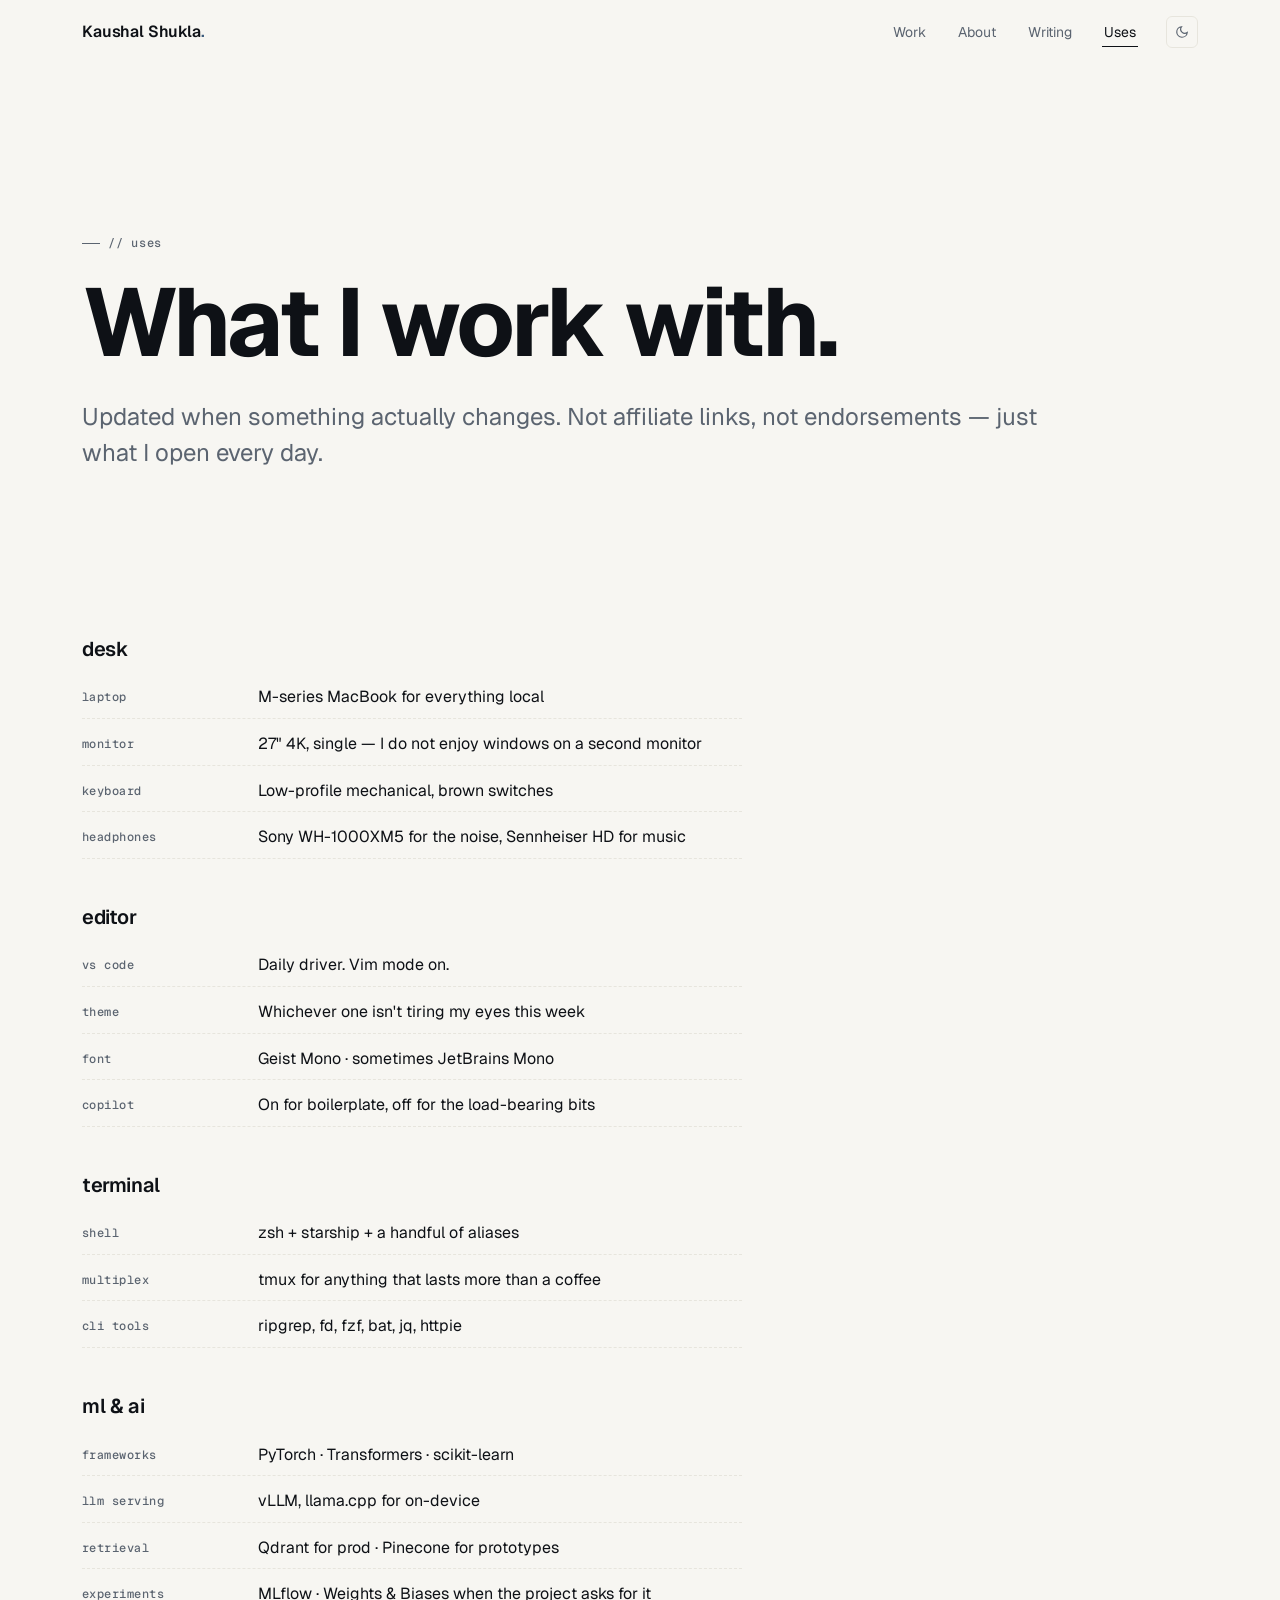
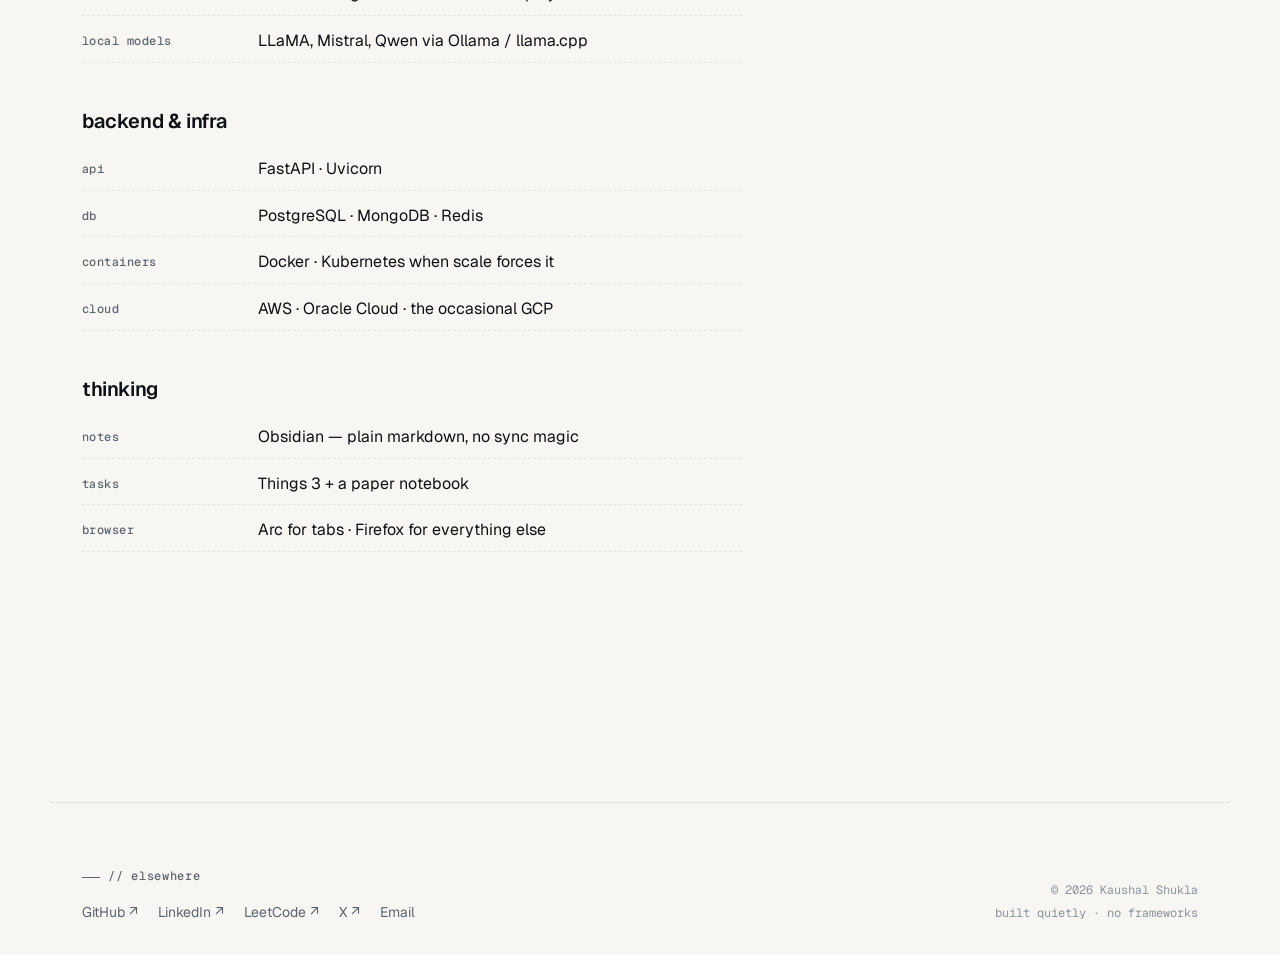
==== uses/index.html @ 333d5114 "Add new project pages for employee churn predictor, enterprise RAG, smart voicemail with LLM, and au" ====
<!doctype html>
<html lang="en" data-theme="light">
<head>
  <meta charset="utf-8">
  <meta name="viewport" content="width=device-width, initial-scale=1">
  <title>Uses — Kaushal Shukla</title>
  <meta name="description" content="The tools, hardware and services I use day-to-day for ML engineering.">
  <meta name="theme-color" content="#f7f6f2">
  <link rel="icon" href="data:image/svg+xml,%3Csvg xmlns='http://www.w3.org/2000/svg' viewBox='0 0 32 32'%3E%3Crect width='32' height='32' rx='6' fill='%230e1116'/%3E%3Ctext x='50%25' y='56%25' dominant-baseline='middle' text-anchor='middle' font-family='ui-monospace,Menlo,monospace' font-size='14' font-weight='600' fill='%23f7f6f2'%3Eks%3C/text%3E%3C/svg%3E">
  <link rel="preconnect" href="https://fonts.googleapis.com">
  <link rel="preconnect" href="https://fonts.gstatic.com" crossorigin>
  <link href="https://fonts.googleapis.com/css2?family=Geist:wght@400;500;600;700&family=Geist+Mono:wght@400;500&display=swap" rel="stylesheet">
  <link rel="stylesheet" href="/css/base.css">
  <link rel="stylesheet" href="/css/site.css">
</head>
<body>
  <header class="site-header">
    <div class="wrap site-header__inner">
      <a class="wordmark" href="/">Kaushal Shukla<span class="dot">.</span></a>
      <nav class="nav" aria-label="Primary">
        <a href="/work/">Work</a>
        <a href="/about/">About</a>
        <a href="/writing/">Writing</a>
        <a href="/uses/" aria-current="page">Uses</a>
        <button class="theme-toggle" type="button" aria-label="Toggle theme">
          <svg class="icon-moon" viewBox="0 0 24 24" fill="none" stroke="currentColor" stroke-width="2"><path d="M21 12.79A9 9 0 1 1 11.21 3 7 7 0 0 0 21 12.79z"/></svg>
          <svg class="icon-sun" viewBox="0 0 24 24" fill="none" stroke="currentColor" stroke-width="2"><circle cx="12" cy="12" r="4"/><path d="M12 2v2M12 20v2M4.93 4.93l1.41 1.41M17.66 17.66l1.41 1.41M2 12h2M20 12h2M4.93 19.07l1.41-1.41M17.66 6.34l1.41-1.41"/></svg>
        </button>
      </nav>
    </div>
  </header>

  <main>
    <section class="hero wrap">
      <p class="eyebrow reveal">// uses</p>
      <h1 class="reveal" style="margin-top:18px">What I work with.</h1>
      <p class="hero__lede reveal">
        Updated when something actually changes. Not affiliate links, not endorsements — just what I open every day.
      </p>
    </section>

    <section class="section-narrow wrap">
      <div class="uses reveal">

        <div class="uses__group">
          <h3>desk</h3>
          <ul class="uses__list">
            <li><strong>laptop</strong><span>M-series MacBook for everything local</span></li>
            <li><strong>monitor</strong><span>27" 4K, single — I do not enjoy windows on a second monitor</span></li>
            <li><strong>keyboard</strong><span>Low-profile mechanical, brown switches</span></li>
            <li><strong>headphones</strong><span>Sony WH-1000XM5 for the noise, Sennheiser HD for music</span></li>
          </ul>
        </div>

        <div class="uses__group">
          <h3>editor</h3>
          <ul class="uses__list">
            <li><strong>vs code</strong><span>Daily driver. Vim mode on.</span></li>
            <li><strong>theme</strong><span>Whichever one isn't tiring my eyes this week</span></li>
            <li><strong>font</strong><span>Geist Mono · sometimes JetBrains Mono</span></li>
            <li><strong>copilot</strong><span>On for boilerplate, off for the load-bearing bits</span></li>
          </ul>
        </div>

        <div class="uses__group">
          <h3>terminal</h3>
          <ul class="uses__list">
            <li><strong>shell</strong><span>zsh + starship + a handful of aliases</span></li>
            <li><strong>multiplex</strong><span>tmux for anything that lasts more than a coffee</span></li>
            <li><strong>cli tools</strong><span>ripgrep, fd, fzf, bat, jq, httpie</span></li>
          </ul>
        </div>

        <div class="uses__group">
          <h3>ml &amp; ai</h3>
          <ul class="uses__list">
            <li><strong>frameworks</strong><span>PyTorch · Transformers · scikit-learn</span></li>
            <li><strong>llm serving</strong><span>vLLM, llama.cpp for on-device</span></li>
            <li><strong>retrieval</strong><span>Qdrant for prod · Pinecone for prototypes</span></li>
            <li><strong>experiments</strong><span>MLflow · Weights &amp; Biases when the project asks for it</span></li>
            <li><strong>local models</strong><span>LLaMA, Mistral, Qwen via Ollama / llama.cpp</span></li>
          </ul>
        </div>

        <div class="uses__group">
          <h3>backend &amp; infra</h3>
          <ul class="uses__list">
            <li><strong>api</strong><span>FastAPI · Uvicorn</span></li>
            <li><strong>db</strong><span>PostgreSQL · MongoDB · Redis</span></li>
            <li><strong>containers</strong><span>Docker · Kubernetes when scale forces it</span></li>
            <li><strong>cloud</strong><span>AWS · Oracle Cloud · the occasional GCP</span></li>
          </ul>
        </div>

        <div class="uses__group">
          <h3>thinking</h3>
          <ul class="uses__list">
            <li><strong>notes</strong><span>Obsidian — plain markdown, no sync magic</span></li>
            <li><strong>tasks</strong><span>Things 3 + a paper notebook</span></li>
            <li><strong>browser</strong><span>Arc for tabs · Firefox for everything else</span></li>
          </ul>
        </div>

      </div>
    </section>
  </main>

  <footer class="site-footer wrap">
    <div class="site-footer__inner">
      <div>
        <p class="eyebrow" style="margin-bottom:14px">// elsewhere</p>
        <div class="links">
          <a href="https://github.com/kaushvl" rel="me noopener" target="_blank">GitHub ↗</a>
          <a href="https://www.linkedin.com/in/kshl/" rel="me noopener" target="_blank">LinkedIn ↗</a>
          <a href="https://leetcode.com/kaushvl" rel="me noopener" target="_blank">LeetCode ↗</a>
          <a href="https://twitter.com/kaushvl" rel="me noopener" target="_blank">X ↗</a>
          <a href="mailto:kaushal-shukla@outlook.com">Email</a>
        </div>
      </div>
      <div class="meta">
        <div>© <span data-year>2026</span> Kaushal Shukla</div>
        <div style="margin-top:4px">built quietly · no frameworks</div>
      </div>
    </div>
  </footer>

  <script src="/js/site.js" defer></script>
</body>
</html>
---- css/base.css ----
/* base.css — reset, tokens, typography
   Engineer-editorial-brutalist portfolio. Light primary, dark via [data-theme="dark"]. */

/* ---------- Reset ---------- */
*, *::before, *::after { box-sizing: border-box; }
* { margin: 0; }
html, body { height: 100%; }
html { -webkit-text-size-adjust: 100%; text-size-adjust: 100%; }
body { line-height: 1.6; -webkit-font-smoothing: antialiased; -moz-osx-font-smoothing: grayscale; }
img, picture, svg, video { display: block; max-width: 100%; }
input, button, textarea, select { font: inherit; color: inherit; }
button { background: none; border: 0; padding: 0; cursor: pointer; }
a { color: inherit; text-decoration: none; }
ul, ol { padding: 0; list-style: none; }
hr { border: 0; border-top: 1px solid var(--rule); }
:focus-visible { outline: 2px solid var(--accent); outline-offset: 3px; border-radius: 2px; }
::selection { background: var(--accent); color: var(--bg); }

/* ---------- Tokens ---------- */
:root {
  /* Light (default) */
  --bg: #f7f6f2;
  --surface: #ffffff;
  --ink: #0e1116;
  --muted: #5b6470;
  --soft: #8a93a0;
  --rule: #e7e5dd;
  --accent: #3a5a7c;
  --accent-soft: #dde6ef;

  /* Type */
  --font-sans: "Geist", "Inter", ui-sans-serif, system-ui, -apple-system, "Segoe UI", Roboto, sans-serif;
  --font-mono: "Geist Mono", "JetBrains Mono", ui-monospace, SFMono-Regular, Menlo, Consolas, monospace;

  /* Scale (1.250 — major third) */
  --fs-12: 0.75rem;
  --fs-14: 0.875rem;
  --fs-16: 1rem;
  --fs-17: 1.0625rem;
  --fs-18: 1.125rem;
  --fs-20: 1.25rem;
  --fs-24: 1.5rem;
  --fs-32: 2rem;
  --fs-40: 2.5rem;
  --fs-56: 3.5rem;
  --fs-72: 4.5rem;
  --fs-96: 6rem;

  /* Layout */
  --max: 1180px;
  --gutter: clamp(20px, 4vw, 32px);
  --section-y: clamp(72px, 12vw, 160px);

  /* Motion */
  --ease: cubic-bezier(0.22, 1, 0.36, 1);
  --dur: 320ms;

  color-scheme: light;
}

[data-theme="dark"] {
  --bg: #0e1116;
  --surface: #161a20;
  --ink: #e9e6df;
  --muted: #8b95a3;
  --soft: #5b6470;
  --rule: #222831;
  --accent: #8aa9c8;
  --accent-soft: #1a2330;
  color-scheme: dark;
}

@media (prefers-reduced-motion: reduce) {
  *, *::before, *::after {
    animation-duration: 0.01ms !important;
    animation-iteration-count: 1 !important;
    transition-duration: 0.01ms !important;
    scroll-behavior: auto !important;
  }
}

/* ---------- Fonts ---------- */
/* Geist + Geist Mono are loaded via <link> in each page <head>. */

/* ---------- Base typography ---------- */
body {
  font-family: var(--font-sans);
  font-size: var(--fs-17);
  font-feature-settings: "ss01", "cv11", "tnum" off;
  color: var(--ink);
  background: var(--bg);
  text-rendering: optimizeLegibility;
  transition: background-color var(--dur) var(--ease), color var(--dur) var(--ease);
}

h1, h2, h3, h4 {
  font-family: var(--font-sans);
  font-weight: 600;
  letter-spacing: -0.02em;
  line-height: 1.08;
  color: var(--ink);
  text-wrap: balance;
}
h1 { font-size: clamp(var(--fs-40), 8vw, var(--fs-96)); font-weight: 700; letter-spacing: -0.035em; }
h2 { font-size: clamp(var(--fs-32), 4.5vw, var(--fs-56)); letter-spacing: -0.028em; }
h3 { font-size: clamp(var(--fs-20), 2.4vw, var(--fs-32)); }
h4 { font-size: var(--fs-20); font-weight: 500; }

p { color: var(--ink); text-wrap: pretty; }
p + p { margin-top: 1em; }

a {
  color: var(--ink);
  text-decoration: underline;
  text-decoration-color: var(--rule);
  text-decoration-thickness: 1px;
  text-underline-offset: 4px;
  transition: text-decoration-color var(--dur) var(--ease), color var(--dur) var(--ease);
}
a:hover { text-decoration-color: var(--accent); color: var(--accent); }

code, pre, kbd, samp {
  font-family: var(--font-mono);
  font-size: 0.92em;
  font-feature-settings: "ss01", "tnum";
}

/* tabular numerals where it matters */
.tnum { font-variant-numeric: tabular-nums; }

/* ---------- Eyebrow + dividers ---------- */
.eyebrow {
  display: inline-flex;
  align-items: center;
  gap: 8px;
  font-family: var(--font-mono);
  font-size: var(--fs-12);
  font-weight: 500;
  color: var(--muted);
  letter-spacing: 0.06em;
  text-transform: lowercase;
}
.eyebrow::before {
  content: "";
  width: 18px;
  height: 1px;
  background: var(--muted);
}

.rule { height: 1px; background: var(--rule); border: 0; }
.rule-dashed { height: 1px; background-image: linear-gradient(to right, var(--rule) 50%, transparent 0); background-size: 8px 1px; background-repeat: repeat-x; }
---- css/site.css ----
/* site.css — layout, header/footer, components, page-specific blocks */

/* ---------- Layout ---------- */
.wrap {
  max-width: var(--max);
  margin-inline: auto;
  padding-inline: var(--gutter);
}

.section {
  padding-block: var(--section-y);
  position: relative;
}
.section + .section { border-top: 1px solid var(--rule); }
.section-narrow { padding-block: clamp(48px, 8vw, 96px); }

.stack-1 > * + * { margin-top: 8px; }
.stack-2 > * + * { margin-top: 16px; }
.stack-3 > * + * { margin-top: 24px; }
.stack-4 > * + * { margin-top: 32px; }
.stack-6 > * + * { margin-top: 48px; }
.stack-8 > * + * { margin-top: 64px; }

/* ---------- Header ---------- */
.site-header {
  position: sticky;
  top: 0;
  z-index: 50;
  background: color-mix(in srgb, var(--bg) 85%, transparent);
  backdrop-filter: saturate(140%) blur(10px);
  -webkit-backdrop-filter: saturate(140%) blur(10px);
  border-bottom: 1px solid transparent;
  transition: border-color var(--dur) var(--ease);
}
.site-header.is-scrolled { border-bottom-color: var(--rule); }
.site-header__inner {
  display: flex;
  align-items: center;
  justify-content: space-between;
  gap: 16px;
  height: 64px;
}
.wordmark {
  font-family: var(--font-sans);
  font-weight: 600;
  font-size: var(--fs-16);
  letter-spacing: -0.01em;
  color: var(--ink);
  text-decoration: none;
}
.wordmark .dot { color: var(--accent); }
.nav { display: flex; align-items: center; gap: clamp(12px, 2.5vw, 28px); }
.nav a {
  font-size: var(--fs-14);
  color: var(--muted);
  text-decoration: none;
  padding: 6px 2px;
  position: relative;
  transition: color var(--dur) var(--ease);
}
.nav a::after {
  content: "";
  position: absolute;
  left: 0; right: 100%;
  bottom: 2px;
  height: 1px;
  background: var(--ink);
  transition: right var(--dur) var(--ease);
}
.nav a:hover, .nav a[aria-current="page"] { color: var(--ink); }
.nav a:hover::after, .nav a[aria-current="page"]::after { right: 0; }

.theme-toggle {
  width: 32px; height: 32px;
  display: inline-grid; place-items: center;
  border: 1px solid var(--rule);
  border-radius: 6px;
  color: var(--muted);
  transition: color var(--dur) var(--ease), border-color var(--dur) var(--ease), background-color var(--dur) var(--ease);
}
.theme-toggle:hover { color: var(--ink); border-color: var(--ink); }
.theme-toggle svg { width: 14px; height: 14px; }
.theme-toggle .icon-sun { display: none; }
[data-theme="dark"] .theme-toggle .icon-sun { display: block; }
[data-theme="dark"] .theme-toggle .icon-moon { display: none; }

/* ---------- Footer ---------- */
.site-footer {
  border-top: 1px solid var(--rule);
  padding-block: 56px 32px;
  margin-top: var(--section-y);
}
.site-footer__inner {
  display: grid;
  grid-template-columns: 1fr auto;
  gap: 32px 64px;
  align-items: end;
}
.site-footer .links { display: flex; gap: 20px; flex-wrap: wrap; }
.site-footer .links a { color: var(--muted); font-size: var(--fs-14); text-decoration: none; }
.site-footer .links a:hover { color: var(--ink); }
.site-footer .meta { font-family: var(--font-mono); font-size: var(--fs-12); color: var(--soft); text-align: right; }
@media (max-width: 600px) {
  .site-footer__inner { grid-template-columns: 1fr; }
  .site-footer .meta { text-align: left; }
}

/* ---------- Buttons / chips ---------- */
.btn {
  display: inline-flex;
  align-items: center;
  gap: 10px;
  padding: 12px 18px;
  border: 1px solid var(--ink);
  border-radius: 4px;
  font-size: var(--fs-14);
  font-weight: 500;
  color: var(--ink);
  background: transparent;
  text-decoration: none;
  transition: background-color var(--dur) var(--ease), color var(--dur) var(--ease), transform var(--dur) var(--ease);
}
.btn:hover { background: var(--ink); color: var(--bg); }
.btn--ghost { border-color: var(--rule); color: var(--muted); }
.btn--ghost:hover { border-color: var(--ink); background: transparent; color: var(--ink); }
.btn .arrow { font-family: var(--font-mono); transition: transform var(--dur) var(--ease); }
.btn:hover .arrow { transform: translateX(3px); }

.chip {
  display: inline-block;
  padding: 3px 9px;
  border: 1px solid var(--rule);
  border-radius: 999px;
  font-family: var(--font-mono);
  font-size: var(--fs-12);
  color: var(--muted);
  white-space: nowrap;
}

/* ---------- Hero ---------- */
.hero { padding-block: clamp(72px, 14vw, 160px) clamp(40px, 6vw, 72px); }
.hero__lede {
  margin-top: 24px;
  font-size: clamp(var(--fs-18), 2.4vw, var(--fs-24));
  color: var(--muted);
  max-width: 60ch;
  line-height: 1.5;
}
.hero__lede .accent { color: var(--ink); }
.hero__cta { margin-top: 40px; display: flex; flex-wrap: wrap; gap: 12px; }
.hero__meta {
  margin-top: 56px;
  display: flex;
  gap: 28px;
  flex-wrap: wrap;
  font-family: var(--font-mono);
  font-size: var(--fs-12);
  color: var(--muted);
}
.hero__meta .dot { color: var(--accent); }

/* ---------- Reveal animation ---------- */
.reveal {
  opacity: 0;
  transform: translateY(14px);
  transition: opacity 700ms var(--ease), transform 700ms var(--ease);
}
.reveal.is-in { opacity: 1; transform: none; }

/* ---------- Terminal block ---------- */
.terminal {
  margin-top: 56px;
  background: var(--surface);
  border: 1px solid var(--rule);
  border-radius: 8px;
  overflow: hidden;
  max-width: 720px;
  font-family: var(--font-mono);
  font-size: var(--fs-14);
}
.terminal__bar {
  display: flex;
  align-items: center;
  gap: 12px;
  padding: 10px 14px;
  border-bottom: 1px solid var(--rule);
  background: color-mix(in srgb, var(--surface) 92%, var(--ink) 8%);
}
.terminal__bar .dots { display: flex; gap: 6px; }
.terminal__bar .dots i { width: 10px; height: 10px; border-radius: 50%; background: var(--rule); display: block; }
.terminal__bar .title { color: var(--soft); font-size: var(--fs-12); }
.terminal__body { padding: 18px 16px; min-height: 168px; color: var(--ink); }
.term-line { white-space: pre-wrap; word-break: break-word; line-height: 1.7; }
.term-line.in .term-text { color: var(--ink); }
.term-line.out .term-text { color: var(--muted); }
.term-prompt { color: var(--accent); margin-right: 8px; user-select: none; }
.term-caret { display: inline-block; width: 8px; margin-left: 2px; background: var(--accent); animation: caret 1s steps(1) infinite; vertical-align: -2px; height: 1em; }
@keyframes caret { 50% { opacity: 0; } }

/* ---------- Selected work (home) ---------- */
.work-list {
  display: grid;
  grid-template-columns: 1fr;
  gap: 0;
}
.work-row {
  display: grid;
  grid-template-columns: 64px 1fr auto;
  gap: 32px;
  align-items: center;
  padding: 28px 0;
  border-top: 1px solid var(--rule);
  text-decoration: none;
  color: var(--ink);
  transition: padding var(--dur) var(--ease);
}
.work-row:last-child { border-bottom: 1px solid var(--rule); }
.work-row:hover { padding-inline: 12px; }
.work-row__num { font-family: var(--font-mono); font-size: var(--fs-14); color: var(--soft); }
.work-row__title { font-size: clamp(var(--fs-20), 2vw, var(--fs-24)); font-weight: 600; letter-spacing: -0.015em; line-height: 1.2; }
.work-row__desc { color: var(--muted); font-size: var(--fs-14); margin-top: 6px; }
.work-row__meta { display: flex; gap: 16px; align-items: center; font-family: var(--font-mono); font-size: var(--fs-12); color: var(--muted); }
.work-row__arrow { font-family: var(--font-mono); color: var(--muted); transition: transform var(--dur) var(--ease), color var(--dur) var(--ease); }
.work-row:hover .work-row__arrow { color: var(--accent); transform: translate(4px, -4px); }
@media (max-width: 720px) {
  .work-row { grid-template-columns: 40px 1fr; gap: 16px; }
  .work-row__meta, .work-row__arrow { display: none; }
}

/* ---------- Section header (eyebrow + title) ---------- */
.section-head {
  display: grid;
  grid-template-columns: 200px 1fr;
  gap: 32px;
  margin-bottom: 56px;
}
.section-head h2 { max-width: 18ch; }
.section-head .lede { color: var(--muted); font-size: var(--fs-17); max-width: 56ch; margin-top: 10px; }
@media (max-width: 720px) {
  .section-head { grid-template-columns: 1fr; gap: 12px; margin-bottom: 32px; }
}

/* ---------- Now strip ---------- */
.now {
  display: grid;
  grid-template-columns: 200px 1fr;
  gap: 32px;
  align-items: start;
}
.now__list { display: grid; gap: 14px; max-width: 60ch; }
.now__item { display: grid; grid-template-columns: 110px 1fr; gap: 16px; font-size: var(--fs-16); }
.now__item dt { font-family: var(--font-mono); font-size: var(--fs-12); color: var(--muted); letter-spacing: 0.04em; padding-top: 4px; }
.now__item dd { color: var(--ink); }
@media (max-width: 720px) {
  .now { grid-template-columns: 1fr; gap: 16px; }
  .now__item { grid-template-columns: 100px 1fr; }
}

/* ---------- About page ---------- */
.prose { max-width: 64ch; }
.prose p { font-size: var(--fs-17); line-height: 1.7; color: var(--ink); }
.prose p + p { margin-top: 1.1em; }
.prose h3 { margin-top: 2.2em; margin-bottom: 0.6em; font-size: var(--fs-20); font-weight: 600; }
.prose ul { margin: 1em 0; padding-left: 0; }
.prose ul li { padding-left: 24px; position: relative; margin: 0.5em 0; color: var(--ink); }
.prose ul li::before { content: "—"; position: absolute; left: 0; color: var(--muted); font-family: var(--font-mono); }
.prose strong { font-weight: 600; }
.prose a { color: var(--accent); text-decoration-color: var(--accent-soft); text-decoration-thickness: 1px; }

/* Experience timeline */
.timeline { display: grid; gap: 0; }
.timeline__item {
  display: grid;
  grid-template-columns: 200px 1fr;
  gap: 32px;
  padding: 32px 0;
  border-top: 1px solid var(--rule);
}
.timeline__item:last-child { border-bottom: 1px solid var(--rule); }
.timeline__when { font-family: var(--font-mono); font-size: var(--fs-12); color: var(--muted); letter-spacing: 0.04em; padding-top: 6px; }
.timeline__role { font-size: var(--fs-20); font-weight: 600; }
.timeline__org { color: var(--muted); margin-top: 2px; font-size: var(--fs-14); }
.timeline__detail { margin-top: 14px; color: var(--ink); }
.timeline__detail ul { margin-top: 6px; }
.timeline__detail ul li { padding-left: 20px; position: relative; color: var(--muted); font-size: var(--fs-16); margin: 6px 0; line-height: 1.6; }
.timeline__detail ul li::before { content: "·"; position: absolute; left: 6px; color: var(--accent); }
@media (max-width: 720px) {
  .timeline__item { grid-template-columns: 1fr; gap: 6px; }
}

/* Tech inventory */
.inventory { display: grid; grid-template-columns: repeat(auto-fill, minmax(180px, 1fr)); gap: 24px; }
.inventory h4 { font-family: var(--font-mono); font-size: var(--fs-12); color: var(--muted); letter-spacing: 0.06em; text-transform: lowercase; margin-bottom: 8px; }
.inventory ul li { padding: 3px 0; color: var(--ink); font-size: var(--fs-14); }

/* ---------- Work index page ---------- */
.work-index .filters {
  display: flex; gap: 8px; flex-wrap: wrap; margin-bottom: 32px;
}
.work-index .filter {
  font-family: var(--font-mono);
  font-size: var(--fs-12);
  color: var(--muted);
  padding: 4px 10px;
  border: 1px solid var(--rule);
  border-radius: 999px;
  cursor: pointer;
  transition: color var(--dur) var(--ease), border-color var(--dur) var(--ease), background-color var(--dur) var(--ease);
}
.work-index .filter[aria-pressed="true"] { color: var(--bg); background: var(--ink); border-color: var(--ink); }
.work-index .filter:hover { color: var(--ink); border-color: var(--ink); }

.work-grid { display: grid; gap: 0; }
.work-grid .work-row .work-row__tags { display: flex; gap: 6px; flex-wrap: wrap; margin-top: 8px; }
.work-grid .work-row .work-row__tags .chip { font-size: 11px; padding: 2px 8px; }

/* ---------- Case study ---------- */
.case {
  display: grid;
  grid-template-columns: 1fr;
  gap: 0;
  padding-top: clamp(48px, 8vw, 96px);
}
.case__head { max-width: 880px; margin-inline: auto; padding-inline: var(--gutter); }
.case__back { display: inline-flex; align-items: center; gap: 8px; font-family: var(--font-mono); font-size: var(--fs-12); color: var(--muted); }
.case__back:hover { color: var(--ink); }
.case__title { margin-top: 16px; font-size: clamp(var(--fs-40), 6vw, var(--fs-72)); font-weight: 600; letter-spacing: -0.03em; line-height: 1.05; }
.case__lede { margin-top: 20px; font-size: clamp(var(--fs-18), 2vw, var(--fs-20)); color: var(--muted); max-width: 60ch; line-height: 1.5; }
.case__meta {
  margin-top: 40px;
  display: grid;
  grid-template-columns: repeat(auto-fit, minmax(140px, 1fr));
  gap: 16px 32px;
  padding-block: 24px;
  border-top: 1px solid var(--rule);
  border-bottom: 1px solid var(--rule);
}
.case__meta dt { font-family: var(--font-mono); font-size: var(--fs-12); color: var(--muted); letter-spacing: 0.04em; }
.case__meta dd { margin-top: 4px; color: var(--ink); font-size: var(--fs-14); }

.case__body { max-width: 720px; margin: 56px auto 0; padding-inline: var(--gutter); }
.case__body .prose { max-width: 100%; }
.case__body .prose h3 { margin-top: 2.4em; }
.case__body figure { margin: 40px -40px; }
@media (max-width: 800px) { .case__body figure { margin-inline: 0; } }
.case__body figure img { width: 100%; border: 1px solid var(--rule); border-radius: 4px; }
.case__body figcaption { font-family: var(--font-mono); font-size: var(--fs-12); color: var(--muted); margin-top: 8px; }
.case__body blockquote {
  margin: 28px 0;
  padding-left: 24px;
  border-left: 2px solid var(--accent);
  font-style: italic;
  color: var(--muted);
}

.case__outcomes { display: grid; grid-template-columns: repeat(auto-fit, minmax(160px, 1fr)); gap: 24px; margin-top: 24px; }
.case__outcome { padding: 20px; border: 1px solid var(--rule); border-radius: 6px; }
.case__outcome .num { font-size: var(--fs-32); font-weight: 600; letter-spacing: -0.02em; font-variant-numeric: tabular-nums; }
.case__outcome .label { font-family: var(--font-mono); font-size: var(--fs-12); color: var(--muted); margin-top: 4px; }

.case__next {
  max-width: 880px; margin: 96px auto 0; padding-inline: var(--gutter);
  display: flex; justify-content: space-between; gap: 24px;
  padding-top: 32px; border-top: 1px solid var(--rule);
}
.case__next a { color: var(--muted); font-family: var(--font-mono); font-size: var(--fs-14); text-decoration: none; }
.case__next a:hover { color: var(--ink); }

/* ---------- Writing list ---------- */
.posts { display: grid; gap: 0; }
.post-row {
  display: grid;
  grid-template-columns: 140px 1fr auto;
  gap: 32px;
  padding: 24px 0;
  border-top: 1px solid var(--rule);
  text-decoration: none;
  color: var(--ink);
  align-items: baseline;
}
.post-row:last-child { border-bottom: 1px solid var(--rule); }
.post-row .date { font-family: var(--font-mono); font-size: var(--fs-12); color: var(--muted); }
.post-row .title { font-size: var(--fs-20); font-weight: 500; }
.post-row .read { font-family: var(--font-mono); font-size: var(--fs-12); color: var(--soft); }
.post-row.is-draft .title { color: var(--muted); }
@media (max-width: 600px) {
  .post-row { grid-template-columns: 1fr; gap: 4px; }
  .post-row .read { display: none; }
}

/* ---------- Uses page ---------- */
.uses { display: grid; gap: 48px; }
.uses__group h3 { font-size: var(--fs-20); margin-bottom: 16px; }
.uses__list { display: grid; gap: 4px; max-width: 60ch; }
.uses__list li { display: grid; grid-template-columns: 160px 1fr; gap: 16px; padding: 8px 0; border-bottom: 1px dashed var(--rule); color: var(--ink); font-size: var(--fs-16); }
.uses__list li strong { font-weight: 500; color: var(--muted); font-family: var(--font-mono); font-size: var(--fs-12); padding-top: 4px; letter-spacing: 0.04em; }
@media (max-width: 600px) { .uses__list li { grid-template-columns: 1fr; gap: 2px; } }

/* ---------- 404 ---------- */
.notfound { text-align: center; padding-block: 25vh 20vh; }
.notfound .num { font-family: var(--font-mono); font-size: var(--fs-72); color: var(--accent); font-weight: 500; letter-spacing: -0.02em; }
.notfound h1 { margin-top: 12px; font-size: clamp(var(--fs-32), 5vw, var(--fs-56)); }
.notfound p { margin-top: 16px; color: var(--muted); }

/* ---------- Print (about/resume) ---------- */
@media print {
  .site-header, .site-footer, .theme-toggle, .terminal { display: none !important; }
  body { background: #fff; color: #000; }
  .section { padding-block: 24px; border-color: #ccc; }
  a { color: #000; text-decoration: underline; }
}

/* ---------- View Transitions (progressive) ---------- */
@view-transition { navigation: auto; }
::view-transition-old(root),
::view-transition-new(root) { animation-duration: 250ms; }
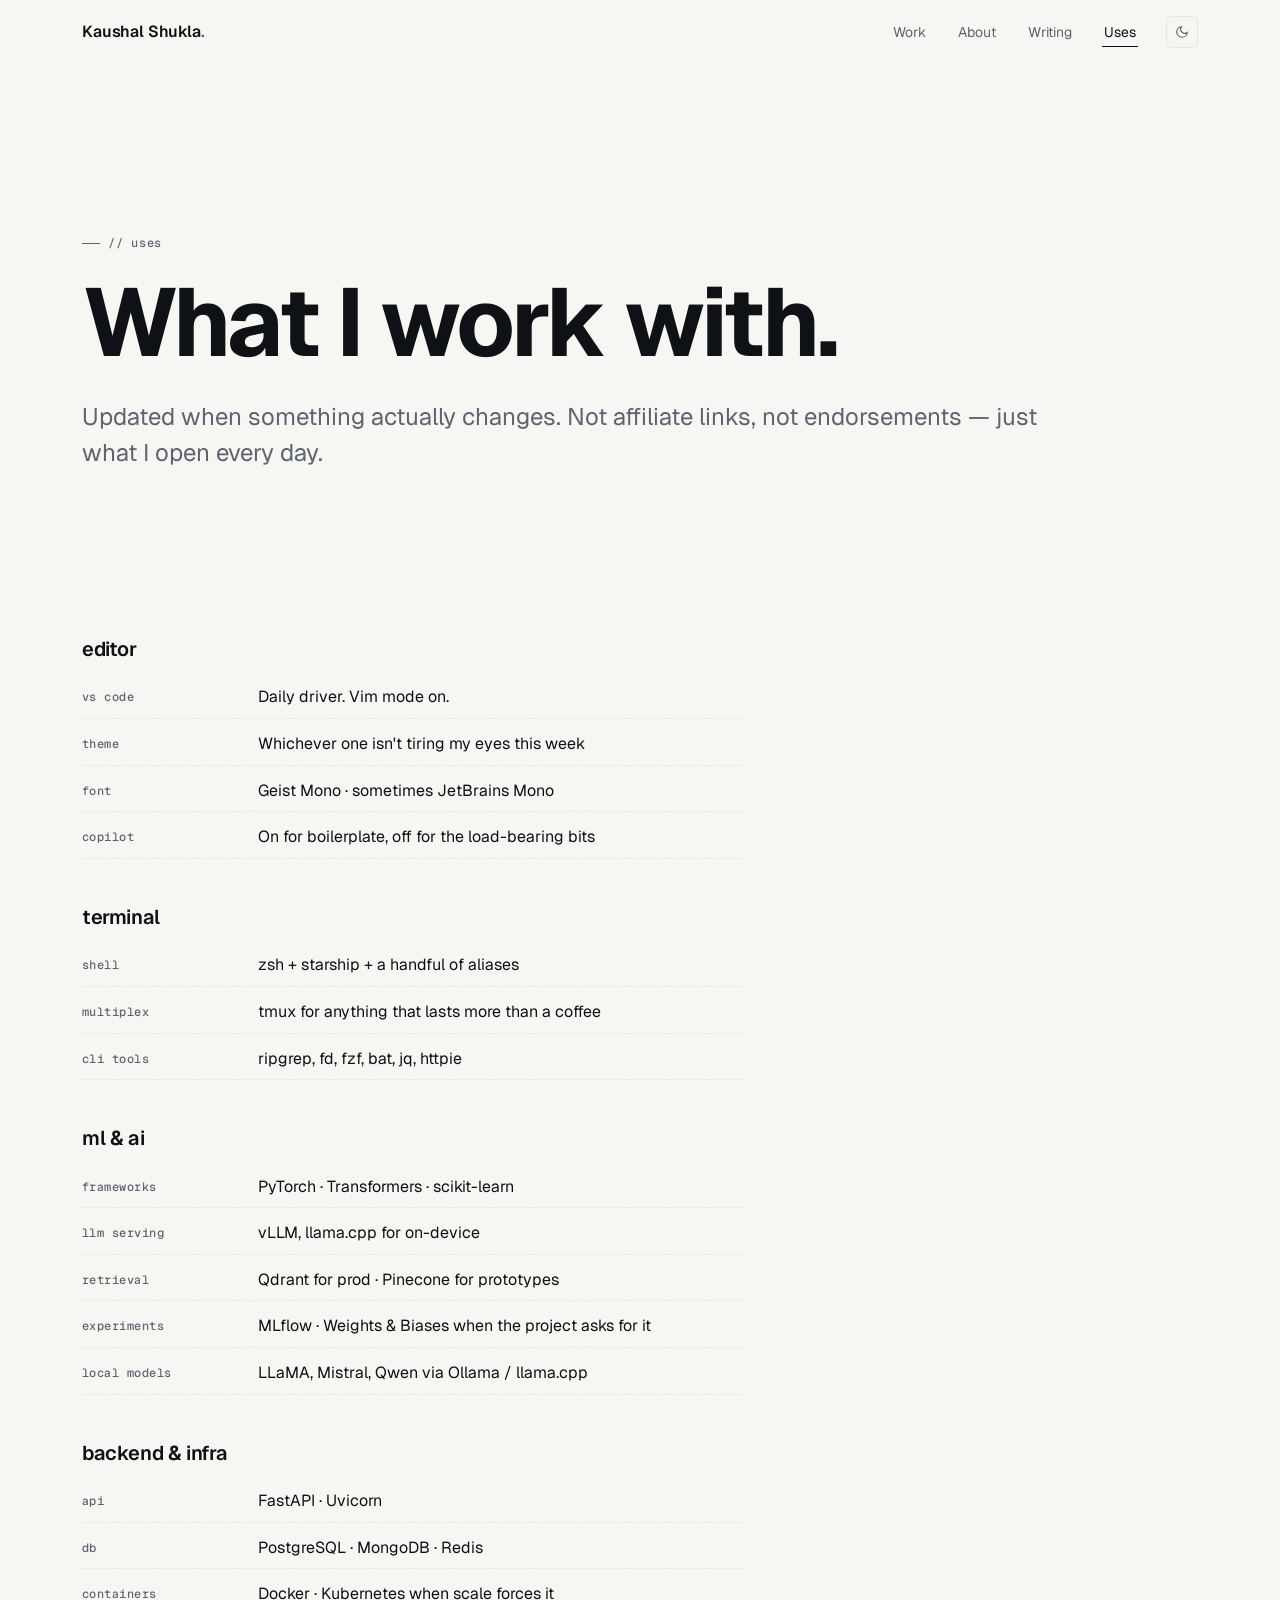
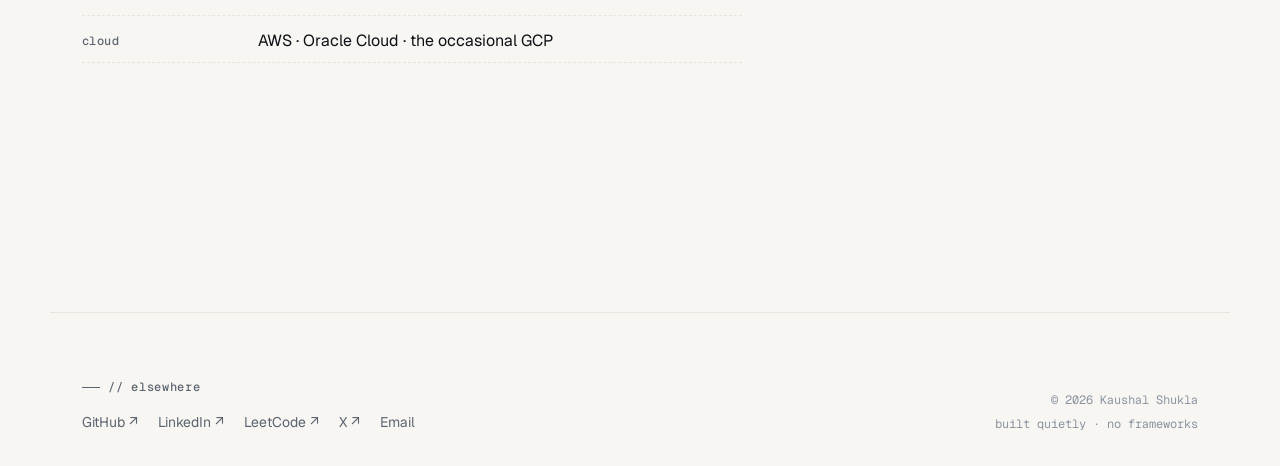
==== commit 98bb47fb: "Remove unused hardware and software sections from the uses page" ====
--- a/uses/index.html
+++ b/uses/index.html
@@ -43,16 +43,6 @@
       <div class="uses reveal">
 
         <div class="uses__group">
-          <h3>desk</h3>
-          <ul class="uses__list">
-            <li><strong>laptop</strong><span>M-series MacBook for everything local</span></li>
-            <li><strong>monitor</strong><span>27" 4K, single — I do not enjoy windows on a second monitor</span></li>
-            <li><strong>keyboard</strong><span>Low-profile mechanical, brown switches</span></li>
-            <li><strong>headphones</strong><span>Sony WH-1000XM5 for the noise, Sennheiser HD for music</span></li>
-          </ul>
-        </div>
-
-        <div class="uses__group">
           <h3>editor</h3>
           <ul class="uses__list">
             <li><strong>vs code</strong><span>Daily driver. Vim mode on.</span></li>
@@ -92,15 +82,6 @@
           </ul>
         </div>
 
-        <div class="uses__group">
-          <h3>thinking</h3>
-          <ul class="uses__list">
-            <li><strong>notes</strong><span>Obsidian — plain markdown, no sync magic</span></li>
-            <li><strong>tasks</strong><span>Things 3 + a paper notebook</span></li>
-            <li><strong>browser</strong><span>Arc for tabs · Firefox for everything else</span></li>
-          </ul>
-        </div>
-
       </div>
     </section>
   </main>
